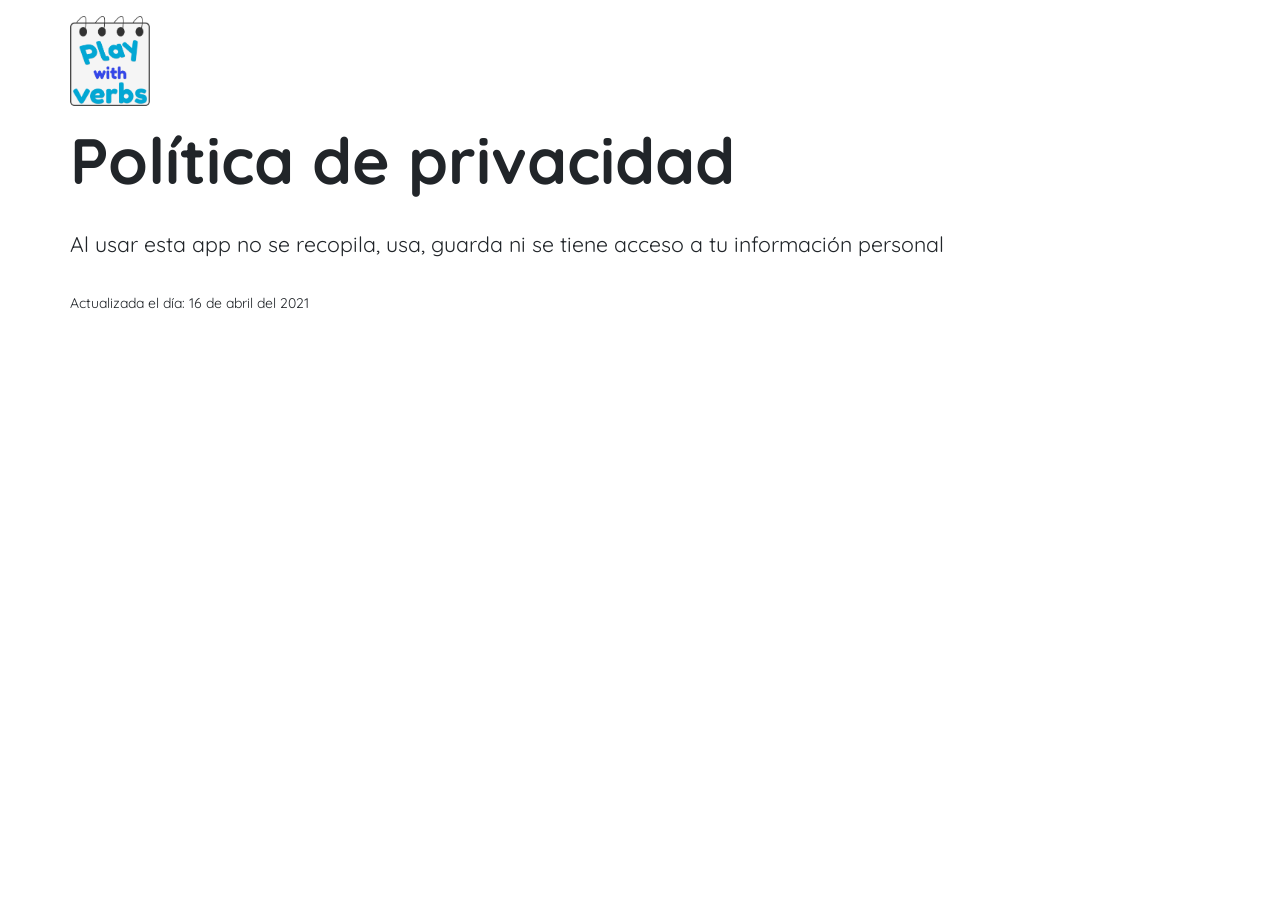
==== privacyPolicy.html @ d3405c42 "Agrega fecha de actualizacion de politica" ====
<!DOCTYPE html>
<html lang="es">
<head>
    <title>Política de Privacidad - Play with verbs</title>
    <meta charset="UTF-8">
    <meta name="author" content="David Mendoza">
    <meta name="viewport" content="width=device-width, initial-scale=1.0"> 
    <link rel="stylesheet" href="https://cdn.jsdelivr.net/npm/bootstrap@4.6.0/dist/css/bootstrap.min.css" integrity="sha384-B0vP5xmATw1+K9KRQjQERJvTumQW0nPEzvF6L/Z6nronJ3oUOFUFpCjEUQouq2+l" crossorigin="anonymous">
    <link rel="preconnect" href="https://fonts.gstatic.com">
    <link href="https://fonts.googleapis.com/css2?family=Quicksand:wght@500;700&display=swap" rel="stylesheet">
    <link rel="stylesheet" href="css/privacyPolicy.css">
</head>
<body>
    <div class="container">

        <div id="iconDiv" class="row mt-3">
            <img src="images/PlayWithVerbsIconNoBackground.jpg" class="rounded" alt="Play with verbs icon">
        </div>

        <div class="row py-3">
            <h1>Política de privacidad</h1>
            <p>Al usar esta app no se recopila, usa, guarda ni se tiene acceso a tu información personal</p>
        </div>

        <div class="row">
            <p id="policyUpdateDate">Actualizada el día: 16 de abril del 2021</p>
        </div>
    </div>
</body>
</html>
---- css/privacyPolicy.css ----
h1 {
    font-family: 'Quicksand', sans-serif;
    font-size: 48pt;
    font-weight: bold;
    margin-bottom: 30px;
}

p {
    font-family: 'Quicksand', sans-serif;
    font-size: 16pt;
}

#iconDiv img {
    width: 80px;
    height: 90px;
}

#policyUpdateDate {
    font-size: 14px;
}
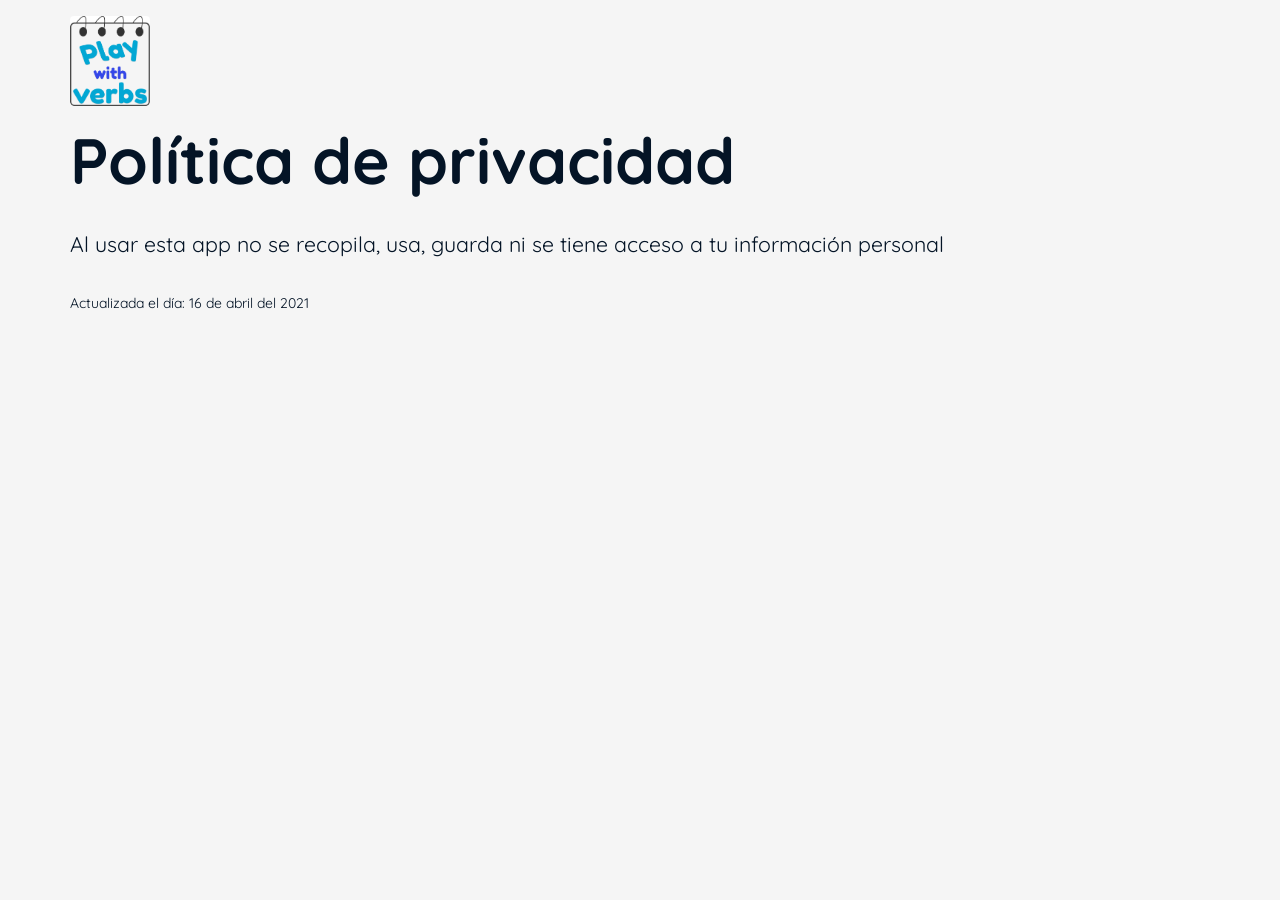
==== commit 51a3807a: "Agrega css para estilos comunes" ====
--- a/privacyPolicy.html
+++ b/privacyPolicy.html
@@ -8,6 +8,7 @@
     <link rel="stylesheet" href="https://cdn.jsdelivr.net/npm/bootstrap@4.6.0/dist/css/bootstrap.min.css" integrity="sha384-B0vP5xmATw1+K9KRQjQERJvTumQW0nPEzvF6L/Z6nronJ3oUOFUFpCjEUQouq2+l" crossorigin="anonymous">
     <link rel="preconnect" href="https://fonts.gstatic.com">
     <link href="https://fonts.googleapis.com/css2?family=Quicksand:wght@500;700&display=swap" rel="stylesheet">
+    <link rel="stylesheet" href="css/shared.css">
     <link rel="stylesheet" href="css/privacyPolicy.css">
 </head>
 <body>
--- a/css/shared.css
+++ b/css/shared.css
@@ -0,0 +1,4 @@
+body {
+    background-color: rgb(245, 245, 245);
+    color: rgb(4, 20, 38);
+}
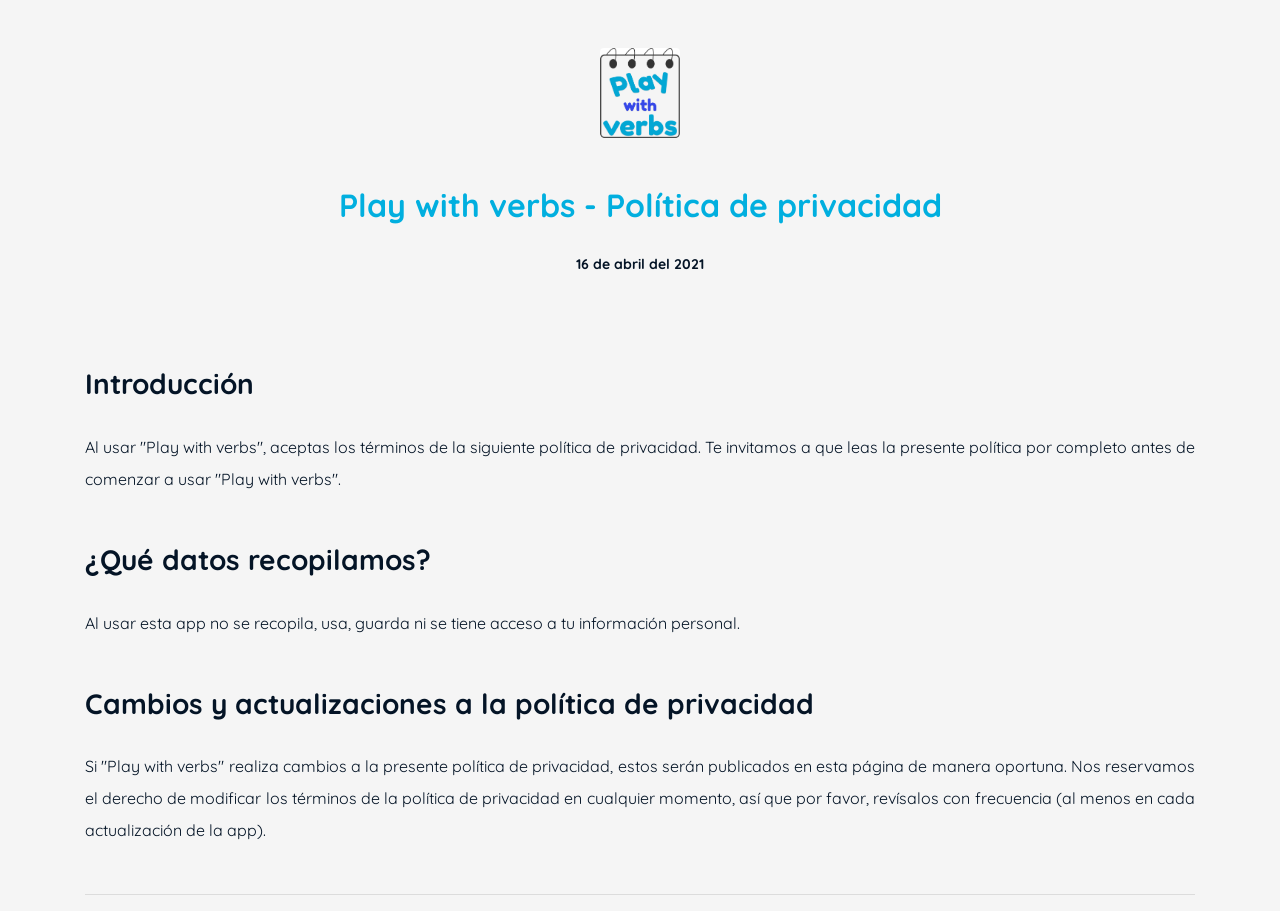
==== commit fa5f38ec: "Actualiza politicas y edita estilos de la pagina" ====
--- a/privacyPolicy.html
+++ b/privacyPolicy.html
@@ -14,17 +14,33 @@
 <body>
     <div class="container">
 
-        <div id="iconDiv" class="row mt-3">
+        <div id="iconDiv" class="row my-5 justify-content-center">
             <img src="images/PlayWithVerbsIconNoBackground.jpg" class="rounded" alt="Play with verbs icon">
         </div>
 
-        <div class="row py-3">
-            <h1>Política de privacidad</h1>
-            <p>Al usar esta app no se recopila, usa, guarda ni se tiene acceso a tu información personal</p>
+        <div class="row justify-content-center">
+            <div class="col-12">
+                <h1 class="text-center">Play with verbs - Política de privacidad</h1>
+            </div>
         </div>
 
-        <div class="row">
-            <p id="policyUpdateDate">Actualizada el día: 16 de abril del 2021</p>
+        <div class="row mb-5 justify-content-center">
+            <div class="col-12">
+                <p id="policyUpdateDate" class="text-center">16 de abril del 2021</p>
+            </div>
+        </div>
+
+        <div class="policyText">
+            <h2>Introducción</h2>
+            <p>Al usar "Play with verbs", aceptas los términos de la siguiente política de privacidad. Te invitamos a que leas la presente política por completo antes de comenzar a usar "Play with verbs".</p>
+            <h2>¿Qué datos recopilamos?</h2>
+            <p>Al usar esta app no se recopila, usa, guarda ni se tiene acceso a tu información personal.</p>
+        </div>
+
+        <div class="policyText">
+            <h2>Cambios y actualizaciones a la política de privacidad</h2>
+            <p>Si "Play with verbs" realiza cambios a la presente política de privacidad, estos serán publicados en esta página de manera oportuna. Nos reservamos el derecho de modificar los términos de la política de privacidad en cualquier momento, así que por favor, revísalos con frecuencia (al menos en cada actualización de la app).</p>
+            <hr>
         </div>
     </div>
 </body>
--- a/css/shared.css
+++ b/css/shared.css
@@ -1,4 +1,4 @@
 body {
-    background-color: rgb(245, 245, 245);
-    color: rgb(4, 20, 38);
+    background-color: #F5F5F5;
+    color: #041426;
 }
--- a/css/privacyPolicy.css
+++ b/css/privacyPolicy.css
@@ -1,20 +1,37 @@
 h1 {
     font-family: 'Quicksand', sans-serif;
-    font-size: 48pt;
+    font-size: 32px;
+    font-weight: bold;
+    margin-bottom: 30px;
+    color: #01AFDF;
+}
+
+h2 {
+    font-family: 'Quicksand', sans-serif;
+    font-size: 28px;
     font-weight: bold;
     margin-bottom: 30px;
 }
 
 p {
     font-family: 'Quicksand', sans-serif;
-    font-size: 16pt;
+    font-size: 16px;
+    text-align: justify;
+    padding-bottom: 2em;
 }
 
-#iconDiv img {
+img {
     width: 80px;
     height: 90px;
 }
 
 #policyUpdateDate {
     font-size: 14px;
+    font-weight: bold;
+}
+
+.policyText {
+    font-family: 'Quicksand', sans-serif;
+    text-align: left;
+    line-height: 32px;
 }
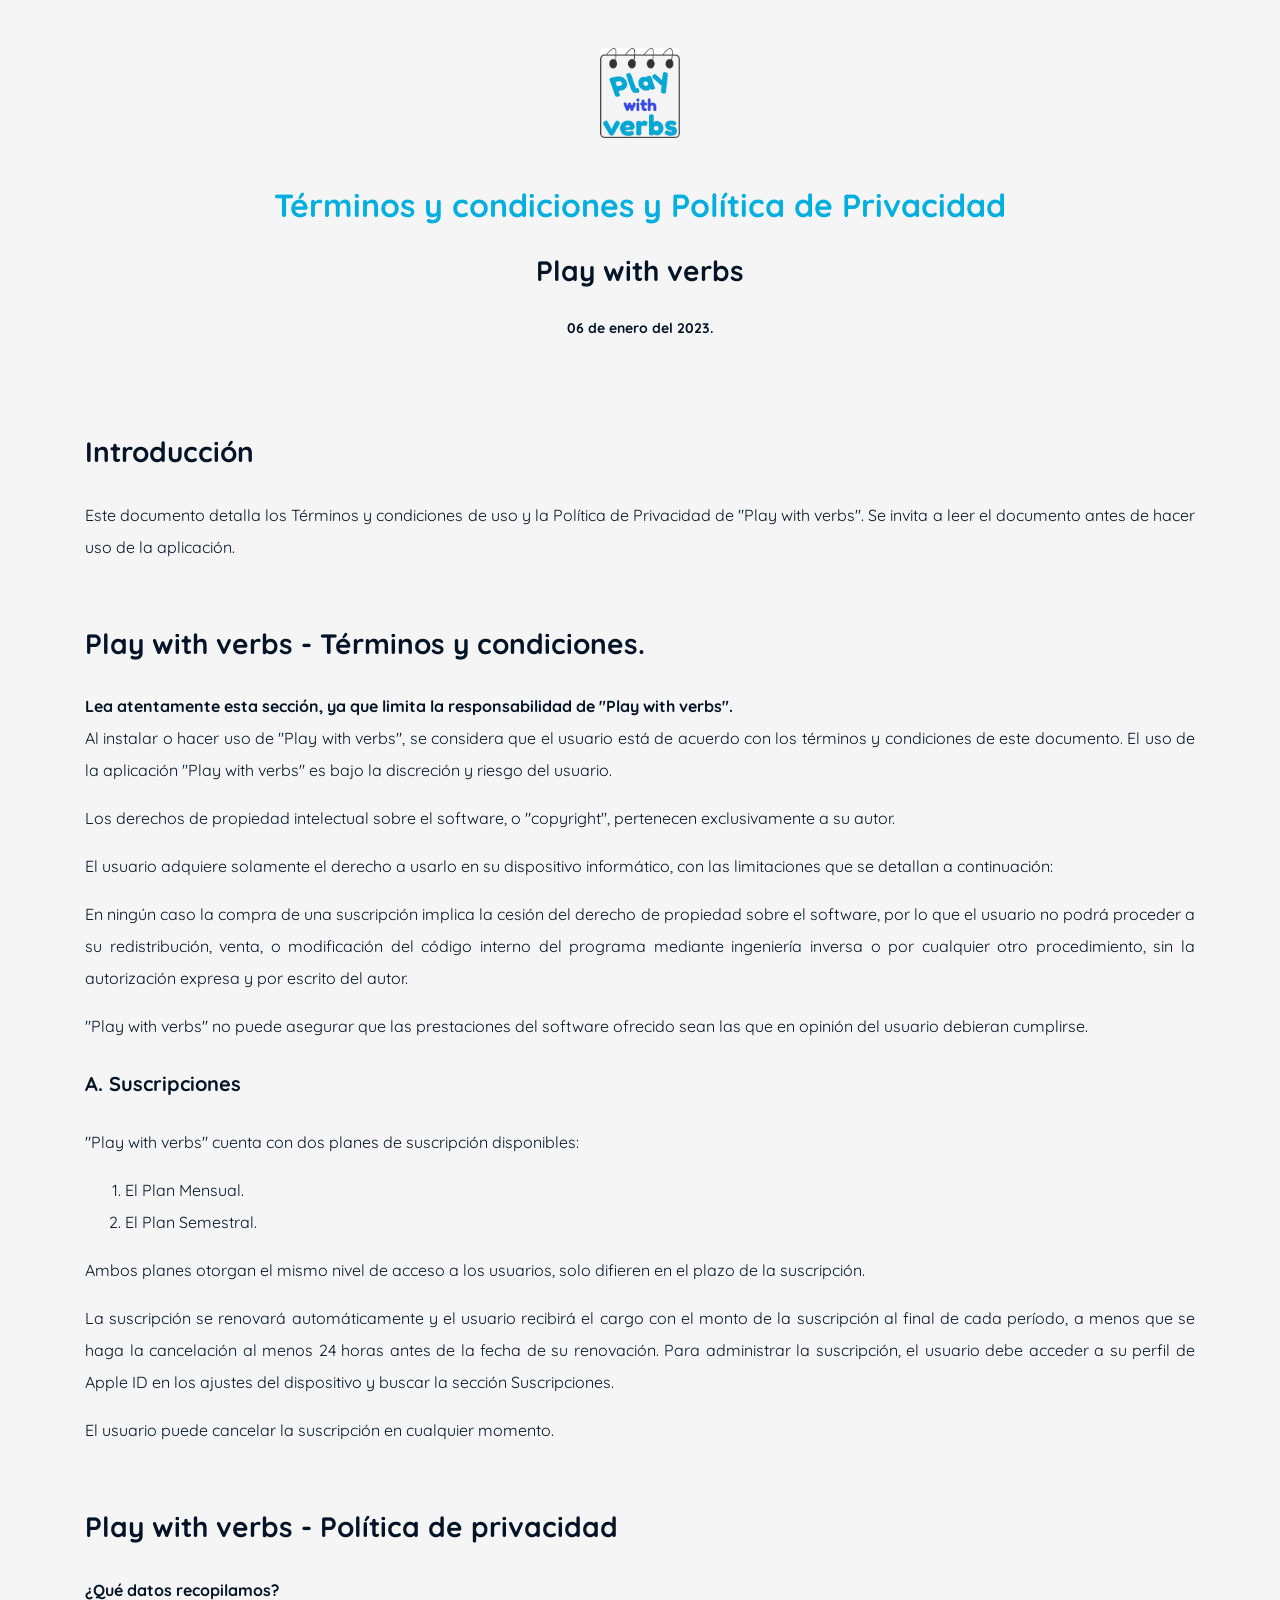
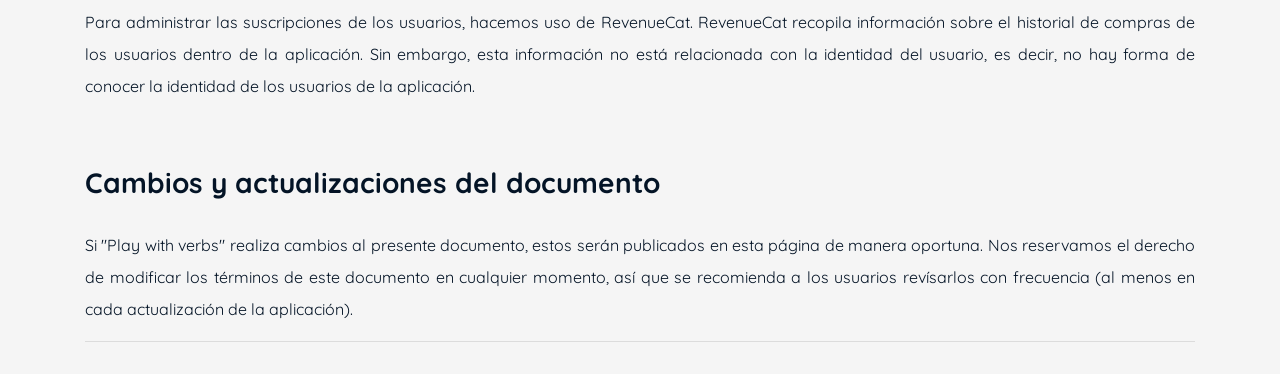
==== commit 6a23abb4: "Actualiza terminos y condiciones, aviso de privacidad y FAQ" ====
--- a/privacyPolicy.html
+++ b/privacyPolicy.html
@@ -1,7 +1,7 @@
 <!DOCTYPE html>
 <html lang="es">
 <head>
-    <title>Política de Privacidad - Play with verbs</title>
+    <title>Términos y condiciones y Política de Privacidad - Play with verbs</title>
     <meta charset="UTF-8">
     <meta name="author" content="David Mendoza">
     <meta name="viewport" content="width=device-width, initial-scale=1.0"> 
@@ -20,26 +20,52 @@
 
         <div class="row justify-content-center">
             <div class="col-12">
-                <h1 class="text-center">Play with verbs - Política de privacidad</h1>
+                <h1 class="text-center">Términos y condiciones y Política de Privacidad</h1>
+                <h2 class="text-center">Play with verbs</h2>
             </div>
         </div>
 
         <div class="row mb-5 justify-content-center">
             <div class="col-12">
-                <p id="policyUpdateDate" class="text-center">16 de abril del 2021</p>
+                <p id="policyUpdateDate" class="text-center">06 de enero del 2023.</p>
             </div>
         </div>
 
         <div class="policyText">
             <h2>Introducción</h2>
-            <p>Al usar "Play with verbs", aceptas los términos de la siguiente política de privacidad. Te invitamos a que leas la presente política por completo antes de comenzar a usar "Play with verbs".</p>
-            <h2>¿Qué datos recopilamos?</h2>
-            <p>Al usar esta app no se recopila, usa, guarda ni se tiene acceso a tu información personal.</p>
+            <p>Este documento detalla los Términos y condiciones de uso y la Política de Privacidad de "Play with verbs". Se invita a leer el documento antes de hacer uso de la aplicación.</p>
+        </div>
+
+        <div class="policyText" id="termsAndConditions">
+            <h2>Play with verbs - Términos y condiciones.</h2>
+            <strong>Lea atentamente esta sección, ya que limita la responsabilidad de "Play with verbs".</strong>
+            <p>Al instalar o hacer uso de "Play with verbs", se considera que el usuario está de acuerdo con los términos y condiciones de este documento. El uso de la aplicación "Play with verbs" es bajo la discreción y riesgo del usuario.</p>
+
+            <p>Los derechos de propiedad intelectual sobre el software, o "copyright", pertenecen exclusivamente a su autor.</p>
+            <p>El usuario adquiere solamente el derecho a usarlo en su dispositivo informático, con las limitaciones que se detallan a continuación:</p>
+            <p>En ningún caso la compra de una suscripción implica la cesión del derecho de propiedad sobre el software, por lo que el usuario no podrá proceder a su redistribución, venta, o modificación del código interno del programa mediante ingeniería inversa o por cualquier otro procedimiento, sin la autorización expresa y por escrito del autor.</p>
+            <p>"Play with verbs" no puede asegurar que las prestaciones del software ofrecido sean las que en opinión del usuario debieran cumplirse.</p>
+
+            <h3>A. Suscripciones</h3>
+            <p>"Play with verbs" cuenta con dos planes de suscripción disponibles:</p>
+                <ol>
+                    <li>El Plan Mensual.</li>
+                    <li>El Plan Semestral.</li>
+                </ol>
+            <p>Ambos planes otorgan el mismo nivel de acceso a los usuarios, solo difieren en el plazo de la suscripción.</p>
+            <p>La suscripción se renovará automáticamente y el usuario recibirá el cargo con el monto de la suscripción al final de cada período, a menos que se haga la cancelación al menos 24 horas antes de la fecha de su renovación. Para administrar la suscripción, el usuario debe acceder a su perfil de Apple ID en los ajustes del dispositivo y buscar la sección Suscripciones.</p>
+            <p>El usuario puede cancelar la suscripción en cualquier momento.</p>
+        </div>
+
+        <div class="policyText" id="privacyPolicy">
+            <h2>Play with verbs - Política de privacidad</h2>
+            <strong>¿Qué datos recopilamos?</strong>
+            <p>Para administrar las suscripciones de los usuarios, hacemos uso de RevenueCat. RevenueCat recopila información sobre el historial de compras de los usuarios dentro de la aplicación. Sin embargo, esta información no está relacionada con la identidad del usuario, es decir, no hay forma de conocer la identidad de los usuarios de la aplicación.</p>
         </div>
 
         <div class="policyText">
-            <h2>Cambios y actualizaciones a la política de privacidad</h2>
-            <p>Si "Play with verbs" realiza cambios a la presente política de privacidad, estos serán publicados en esta página de manera oportuna. Nos reservamos el derecho de modificar los términos de la política de privacidad en cualquier momento, así que por favor, revísalos con frecuencia (al menos en cada actualización de la app).</p>
+            <h2>Cambios y actualizaciones del documento</h2>
+            <p>Si "Play with verbs" realiza cambios al presente documento, estos serán publicados en esta página de manera oportuna. Nos reservamos el derecho de modificar los términos de este documento en cualquier momento, así que se recomienda a los usuarios revísarlos con frecuencia (al menos en cada actualización de la aplicación).</p>
             <hr>
         </div>
     </div>
--- a/css/shared.css
+++ b/css/shared.css
@@ -1,4 +1,45 @@
 body {
     background-color: #F5F5F5;
     color: #041426;
+}
+
+h1 {
+    font-family: 'Quicksand', sans-serif;
+    font-size: 32px;
+    font-weight: bold;
+    margin-bottom: 30px;
+    color: #01AFDF;
+}
+
+h2 {
+    font-family: 'Quicksand', sans-serif;
+    font-size: 28px;
+    font-weight: bold;
+    margin-bottom: 30px;
+}
+
+h3 {
+    font-family: 'Quicksand', sans-serif;
+    font-size: 20px;
+    font-weight: bold;
+    margin-bottom: 30px;
+    margin-top: 30px;
+}
+
+p {
+    font-family: 'Quicksand', sans-serif;
+    font-size: 16px;
+    text-align: justify;
+    /*padding-bottom: 2em;*/
+}
+
+li {
+    font-family: 'Quicksand', sans-serif;
+    font-size: 16px;
+}
+
+.footnote {
+    font-family: 'Quicksand', sans-serif;
+    font-size: 12px;
+    font-weight: 300;
 }
--- a/css/privacyPolicy.css
+++ b/css/privacyPolicy.css
@@ -1,25 +1,3 @@
-h1 {
-    font-family: 'Quicksand', sans-serif;
-    font-size: 32px;
-    font-weight: bold;
-    margin-bottom: 30px;
-    color: #01AFDF;
-}
-
-h2 {
-    font-family: 'Quicksand', sans-serif;
-    font-size: 28px;
-    font-weight: bold;
-    margin-bottom: 30px;
-}
-
-p {
-    font-family: 'Quicksand', sans-serif;
-    font-size: 16px;
-    text-align: justify;
-    padding-bottom: 2em;
-}
-
 img {
     width: 80px;
     height: 90px;
@@ -34,4 +12,6 @@
     font-family: 'Quicksand', sans-serif;
     text-align: left;
     line-height: 32px;
+    padding-top: 2em;
+    padding-bottom: 1em;
 }
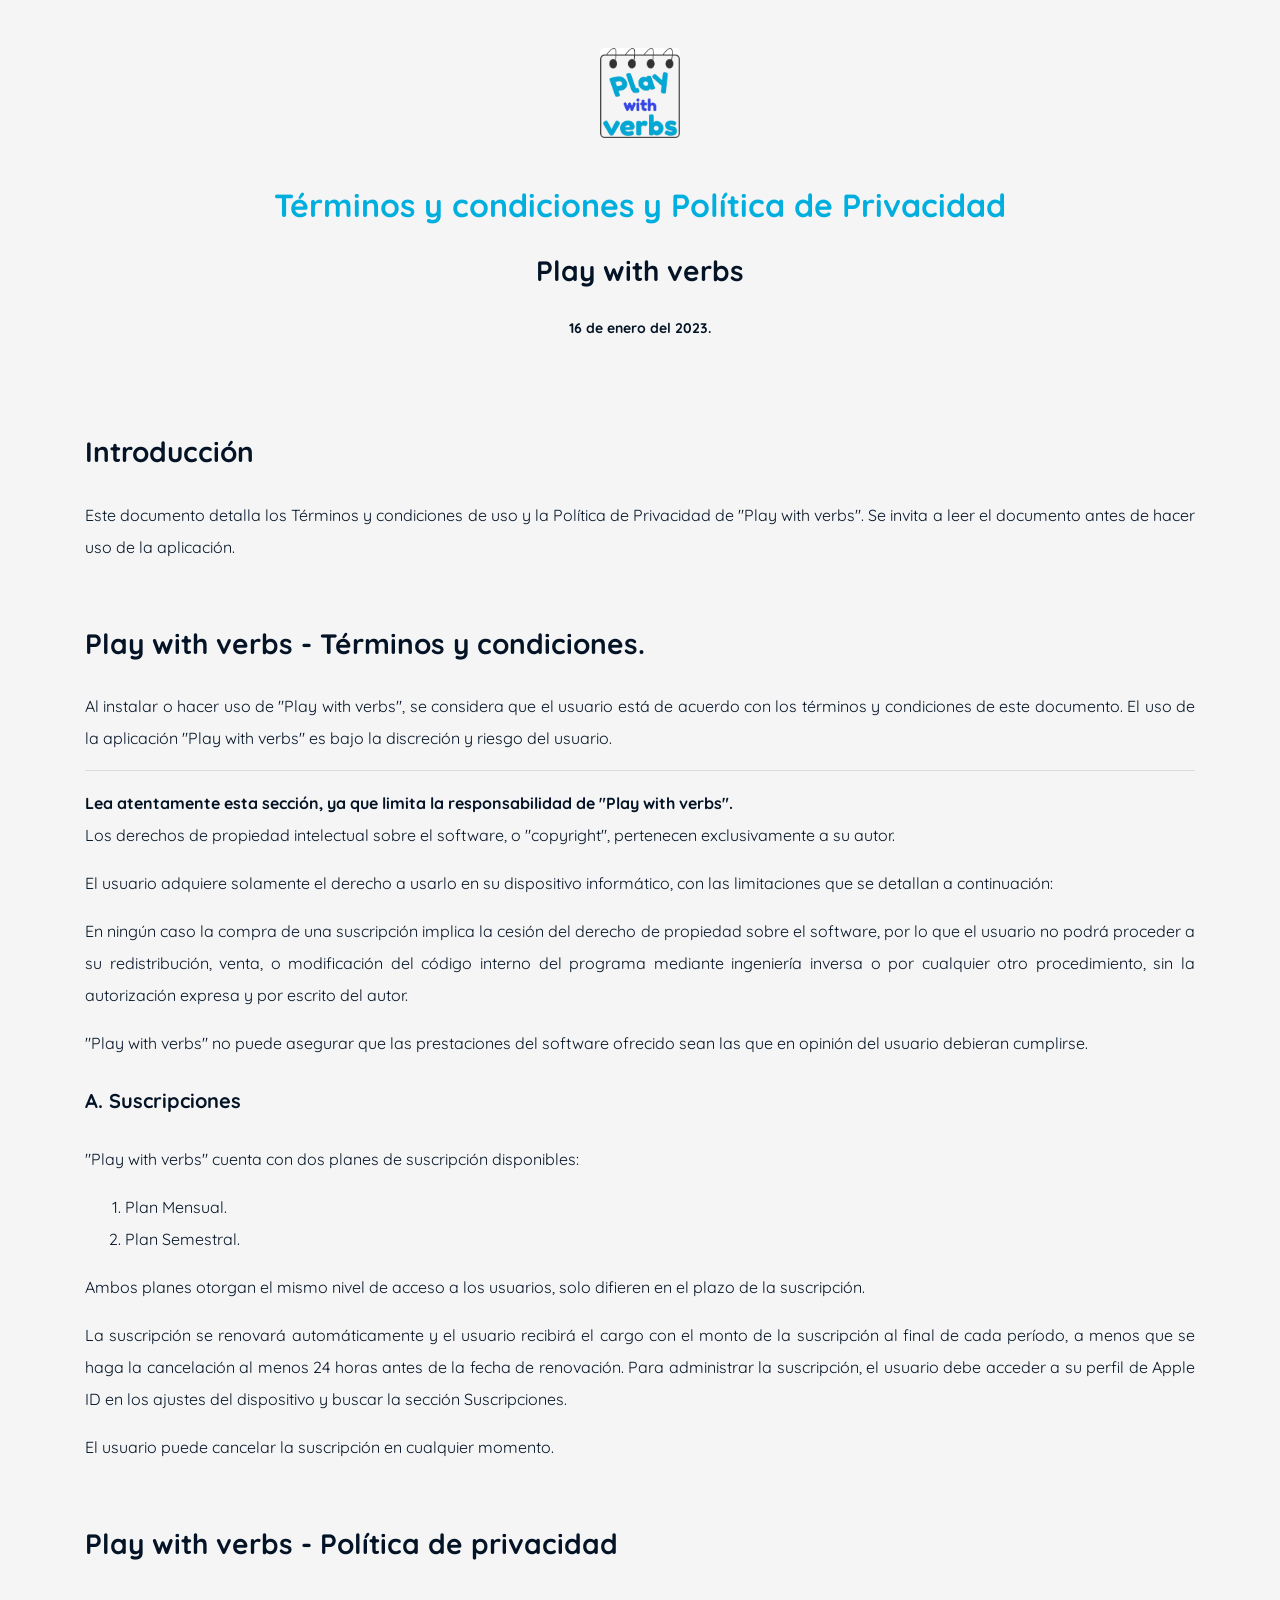
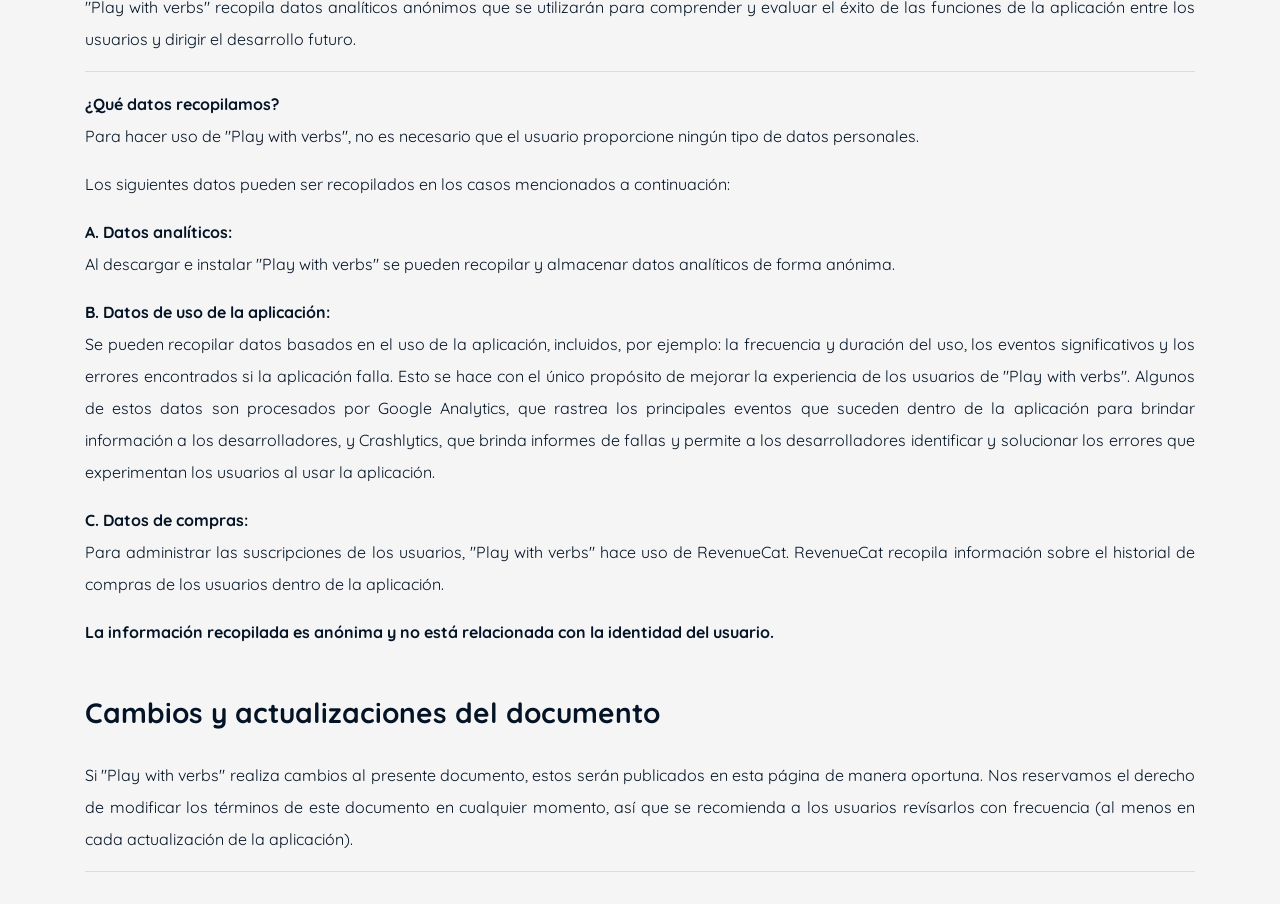
==== commit 82c7d796: "Actualiza terminos y condiciones" ====
--- a/privacyPolicy.html
+++ b/privacyPolicy.html
@@ -27,7 +27,7 @@
 
         <div class="row mb-5 justify-content-center">
             <div class="col-12">
-                <p id="policyUpdateDate" class="text-center">06 de enero del 2023.</p>
+                <p id="policyUpdateDate" class="text-center">16 de enero del 2023.</p>
             </div>
         </div>
 
@@ -38,9 +38,10 @@
 
         <div class="policyText" id="termsAndConditions">
             <h2>Play with verbs - Términos y condiciones.</h2>
+            <p>Al instalar o hacer uso de "Play with verbs", se considera que el usuario está de acuerdo con los términos y condiciones de este documento. El uso de la aplicación "Play with verbs" es bajo la discreción y riesgo del usuario.</p>
+            <hr>
+
             <strong>Lea atentamente esta sección, ya que limita la responsabilidad de "Play with verbs".</strong>
-            <p>Al instalar o hacer uso de "Play with verbs", se considera que el usuario está de acuerdo con los términos y condiciones de este documento. El uso de la aplicación "Play with verbs" es bajo la discreción y riesgo del usuario.</p>
-
             <p>Los derechos de propiedad intelectual sobre el software, o "copyright", pertenecen exclusivamente a su autor.</p>
             <p>El usuario adquiere solamente el derecho a usarlo en su dispositivo informático, con las limitaciones que se detallan a continuación:</p>
             <p>En ningún caso la compra de una suscripción implica la cesión del derecho de propiedad sobre el software, por lo que el usuario no podrá proceder a su redistribución, venta, o modificación del código interno del programa mediante ingeniería inversa o por cualquier otro procedimiento, sin la autorización expresa y por escrito del autor.</p>
@@ -49,18 +50,28 @@
             <h3>A. Suscripciones</h3>
             <p>"Play with verbs" cuenta con dos planes de suscripción disponibles:</p>
                 <ol>
-                    <li>El Plan Mensual.</li>
-                    <li>El Plan Semestral.</li>
+                    <li>Plan Mensual.</li>
+                    <li>Plan Semestral.</li>
                 </ol>
             <p>Ambos planes otorgan el mismo nivel de acceso a los usuarios, solo difieren en el plazo de la suscripción.</p>
-            <p>La suscripción se renovará automáticamente y el usuario recibirá el cargo con el monto de la suscripción al final de cada período, a menos que se haga la cancelación al menos 24 horas antes de la fecha de su renovación. Para administrar la suscripción, el usuario debe acceder a su perfil de Apple ID en los ajustes del dispositivo y buscar la sección Suscripciones.</p>
+            <p>La suscripción se renovará automáticamente y el usuario recibirá el cargo con el monto de la suscripción al final de cada período, a menos que se haga la cancelación al menos 24 horas antes de la fecha de renovación. Para administrar la suscripción, el usuario debe acceder a su perfil de Apple ID en los ajustes del dispositivo y buscar la sección Suscripciones.</p>
             <p>El usuario puede cancelar la suscripción en cualquier momento.</p>
         </div>
 
         <div class="policyText" id="privacyPolicy">
             <h2>Play with verbs - Política de privacidad</h2>
+            <p>"Play with verbs" recopila datos analíticos anónimos que se utilizarán para comprender y evaluar el éxito de las funciones de la aplicación entre los usuarios y dirigir el desarrollo futuro.</p>
+            <hr>
             <strong>¿Qué datos recopilamos?</strong>
-            <p>Para administrar las suscripciones de los usuarios, hacemos uso de RevenueCat. RevenueCat recopila información sobre el historial de compras de los usuarios dentro de la aplicación. Sin embargo, esta información no está relacionada con la identidad del usuario, es decir, no hay forma de conocer la identidad de los usuarios de la aplicación.</p>
+            <p>Para hacer uso de "Play with verbs", no es necesario que el usuario proporcione ningún tipo de datos personales.</p>
+            <p>Los siguientes datos pueden ser recopilados en los casos mencionados a continuación:</p>
+            <strong>A. Datos analíticos:</strong>
+            <p>Al descargar e instalar "Play with verbs" se pueden recopilar y almacenar datos analíticos de forma anónima.</p>
+            <strong>B. Datos de uso de la aplicación:</strong>
+            <p>Se pueden recopilar datos basados en el uso de la aplicación, incluidos, por ejemplo: la frecuencia y duración del uso, los eventos significativos y los errores encontrados si la aplicación falla. Esto se hace con el único propósito de mejorar la experiencia de los usuarios de "Play with verbs". Algunos de estos datos son procesados por Google Analytics, que rastrea los principales eventos que suceden dentro de la aplicación para brindar información a los desarrolladores, y Crashlytics, que brinda informes de fallas y permite a los desarrolladores identificar y solucionar los errores que experimentan los usuarios al usar la aplicación.</p>
+            <strong>C. Datos de compras:</strong>
+            <p>Para administrar las suscripciones de los usuarios, "Play with verbs" hace uso de RevenueCat. RevenueCat recopila información sobre el historial de compras de los usuarios dentro de la aplicación.</p>
+            <strong>La información recopilada es anónima y no está relacionada con la identidad del usuario.</strong>
         </div>
 
         <div class="policyText">
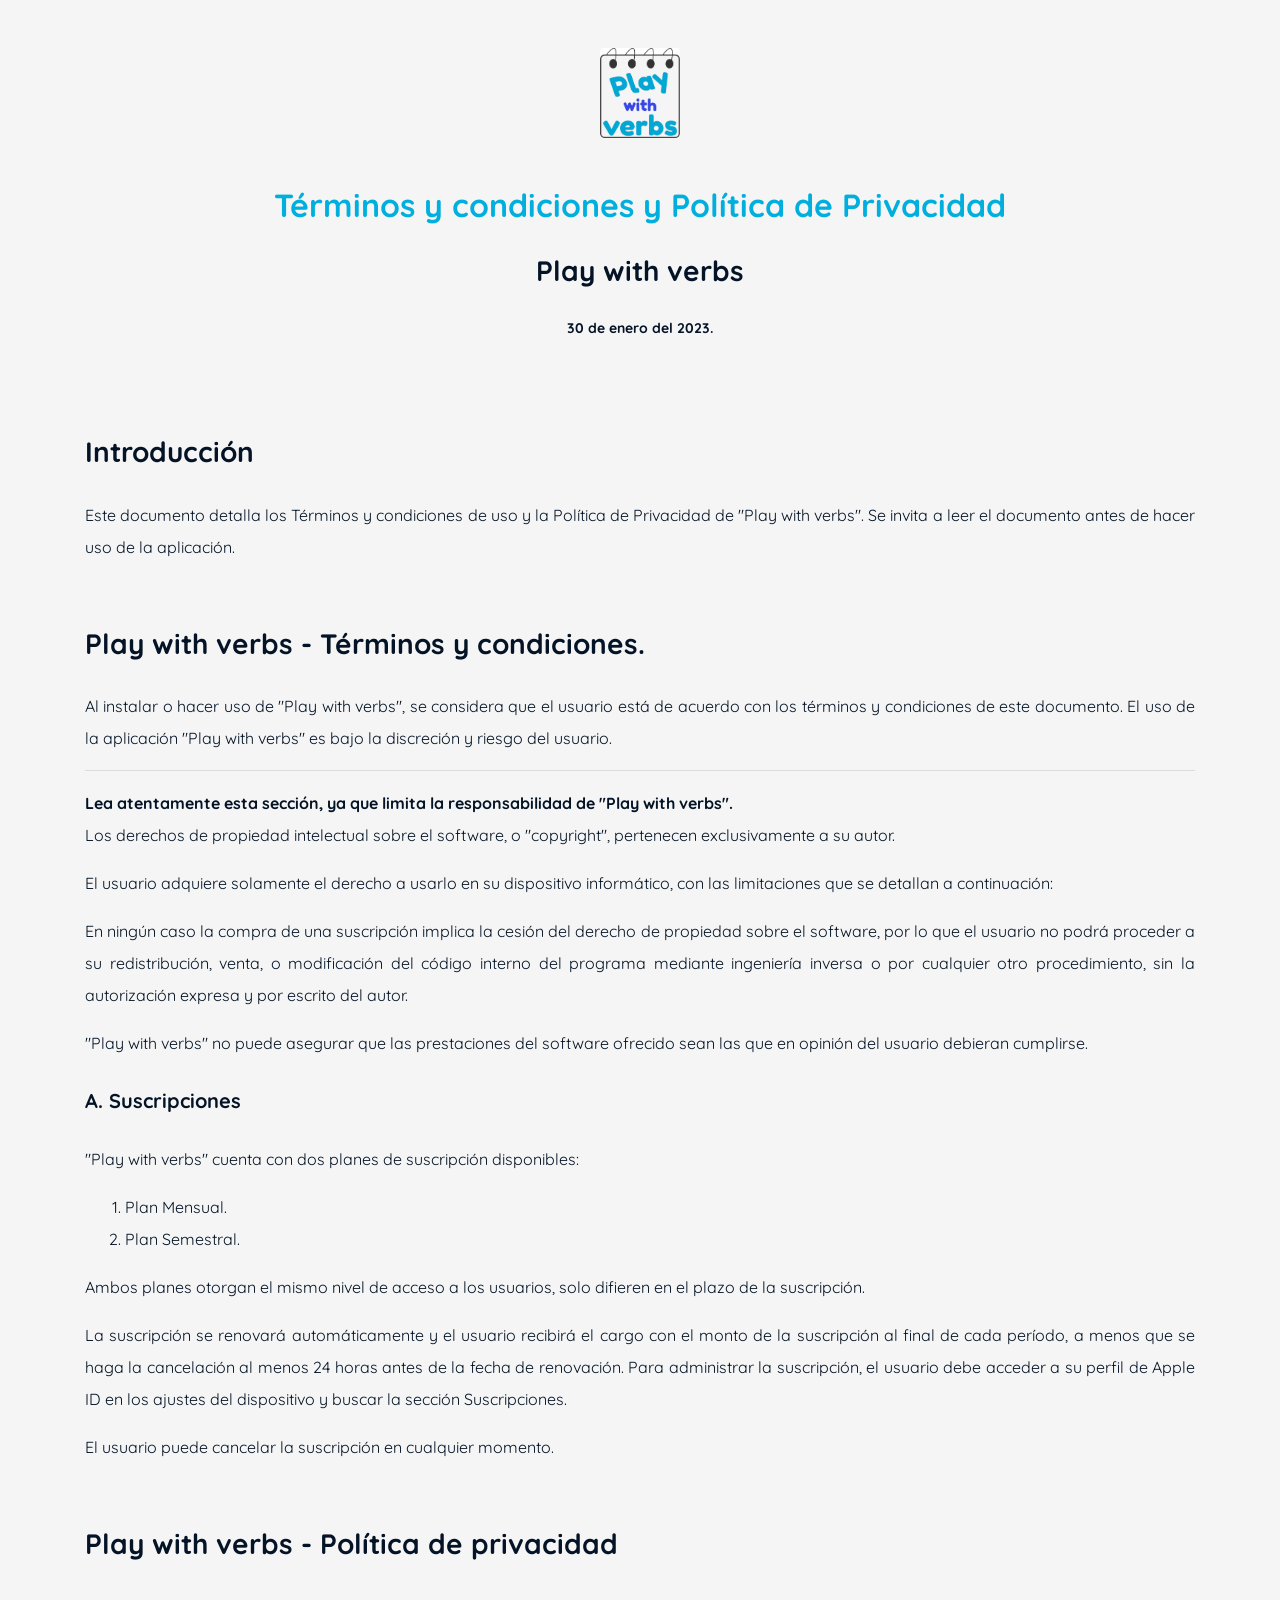
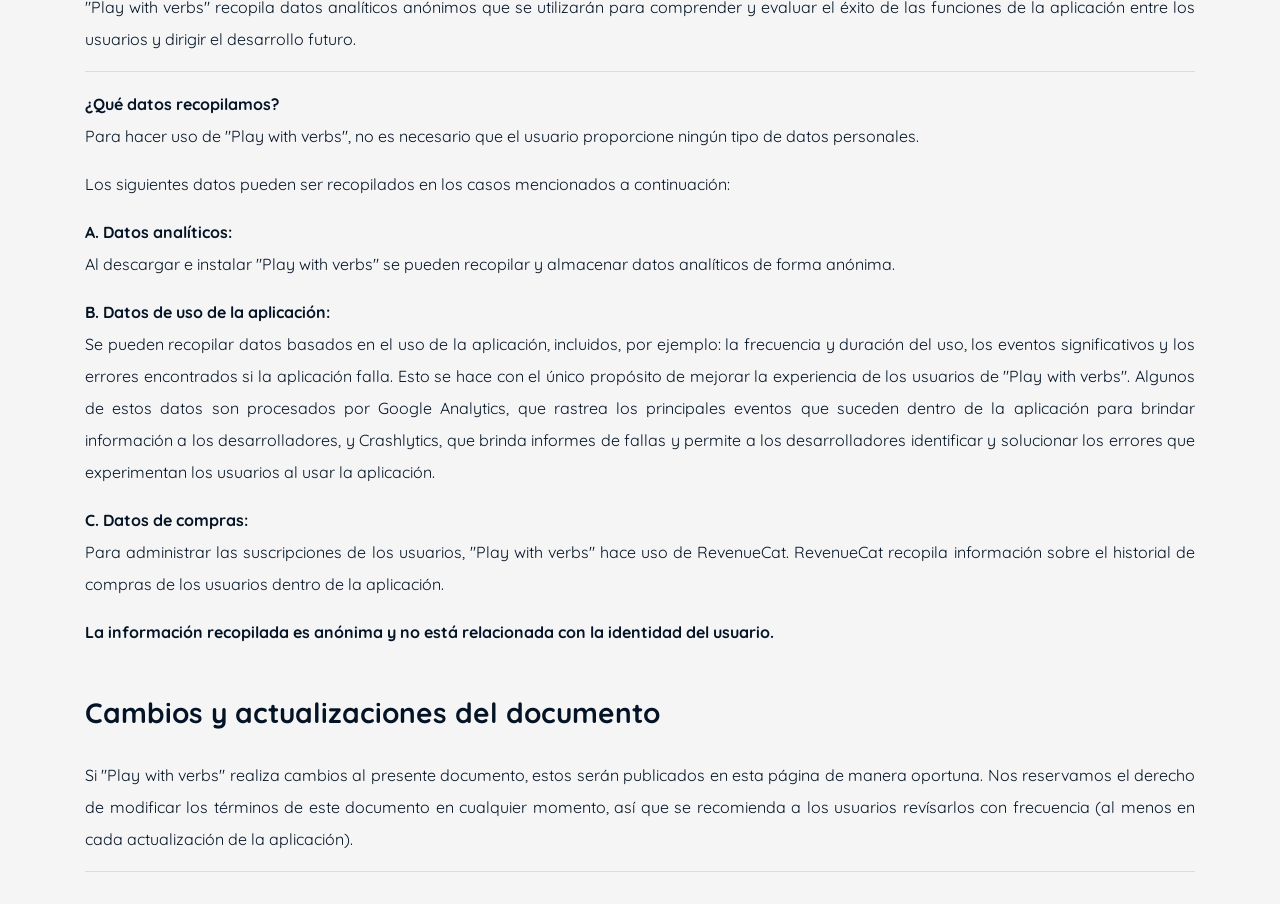
==== commit b9f98dc8: "Actualiza fecha de terminos y condiciones" ====
--- a/privacyPolicy.html
+++ b/privacyPolicy.html
@@ -27,7 +27,7 @@
 
         <div class="row mb-5 justify-content-center">
             <div class="col-12">
-                <p id="policyUpdateDate" class="text-center">16 de enero del 2023.</p>
+                <p id="policyUpdateDate" class="text-center">30 de enero del 2023.</p>
             </div>
         </div>
 
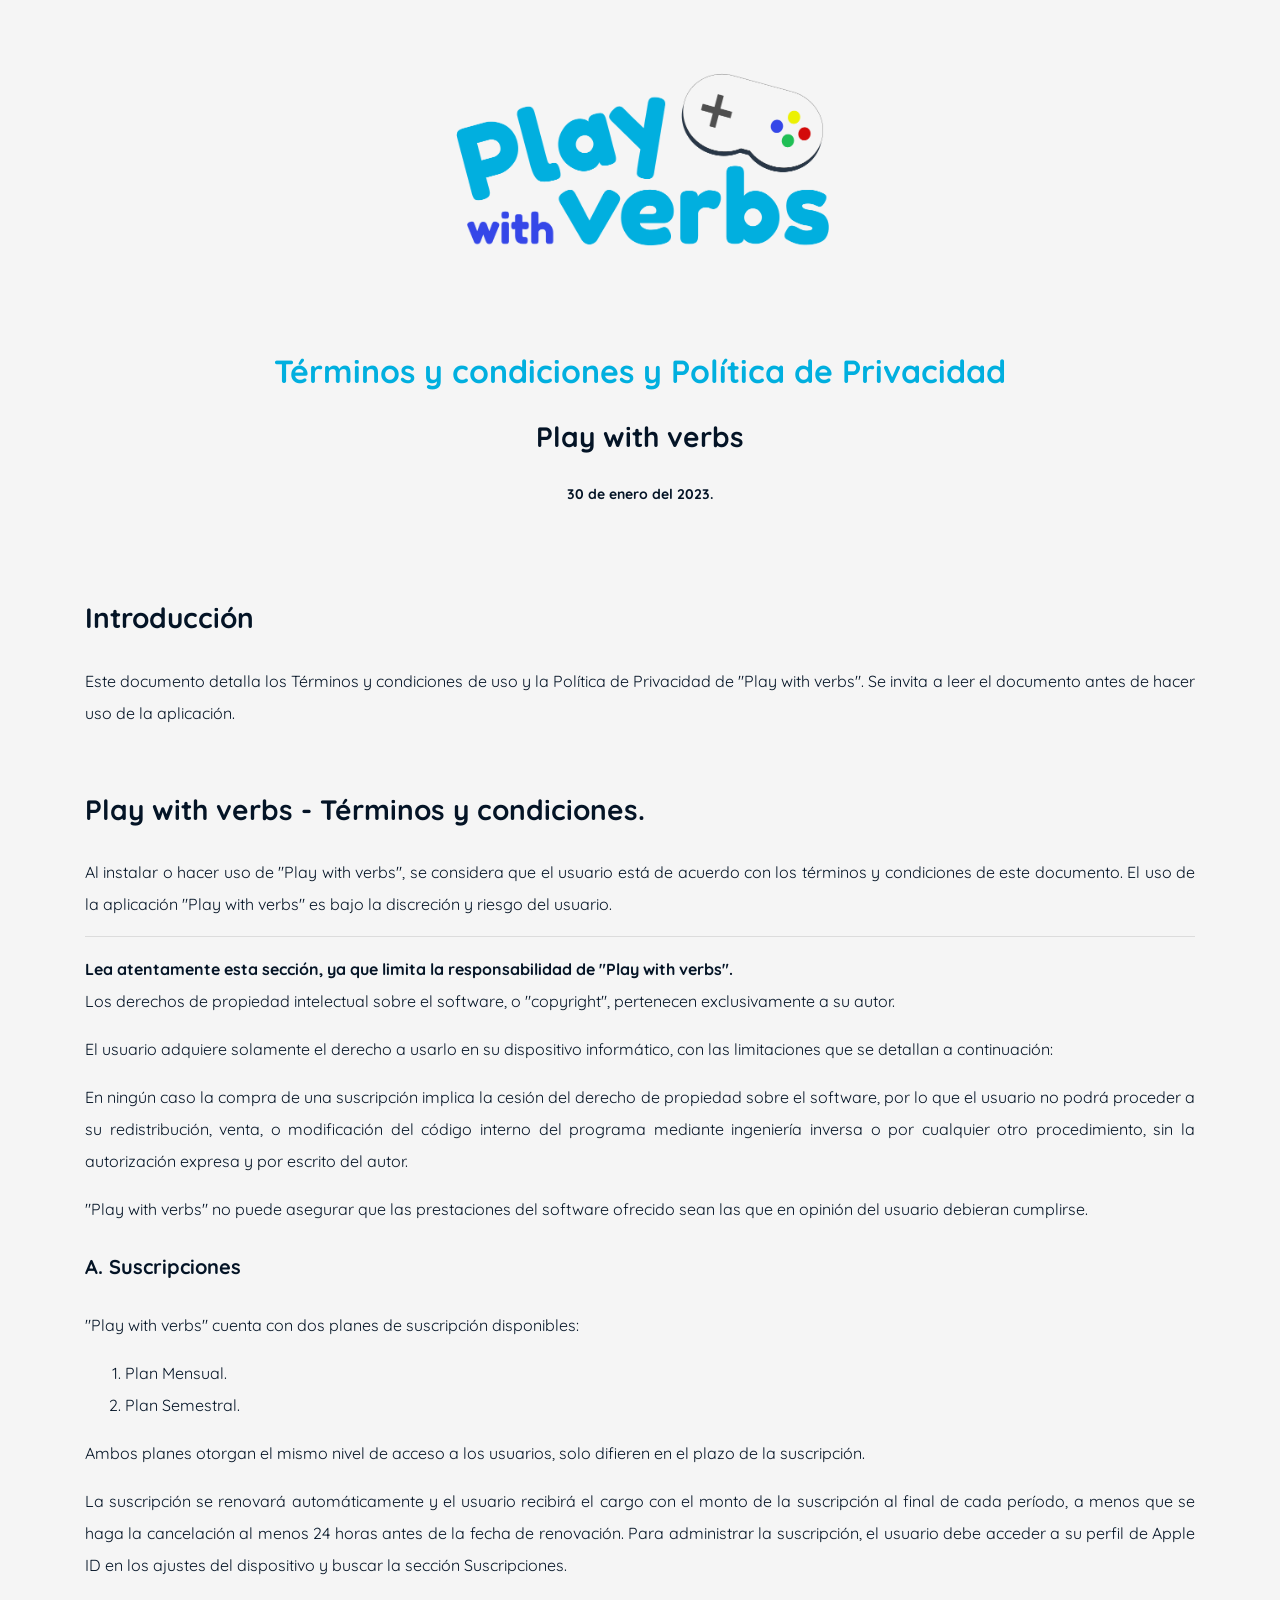
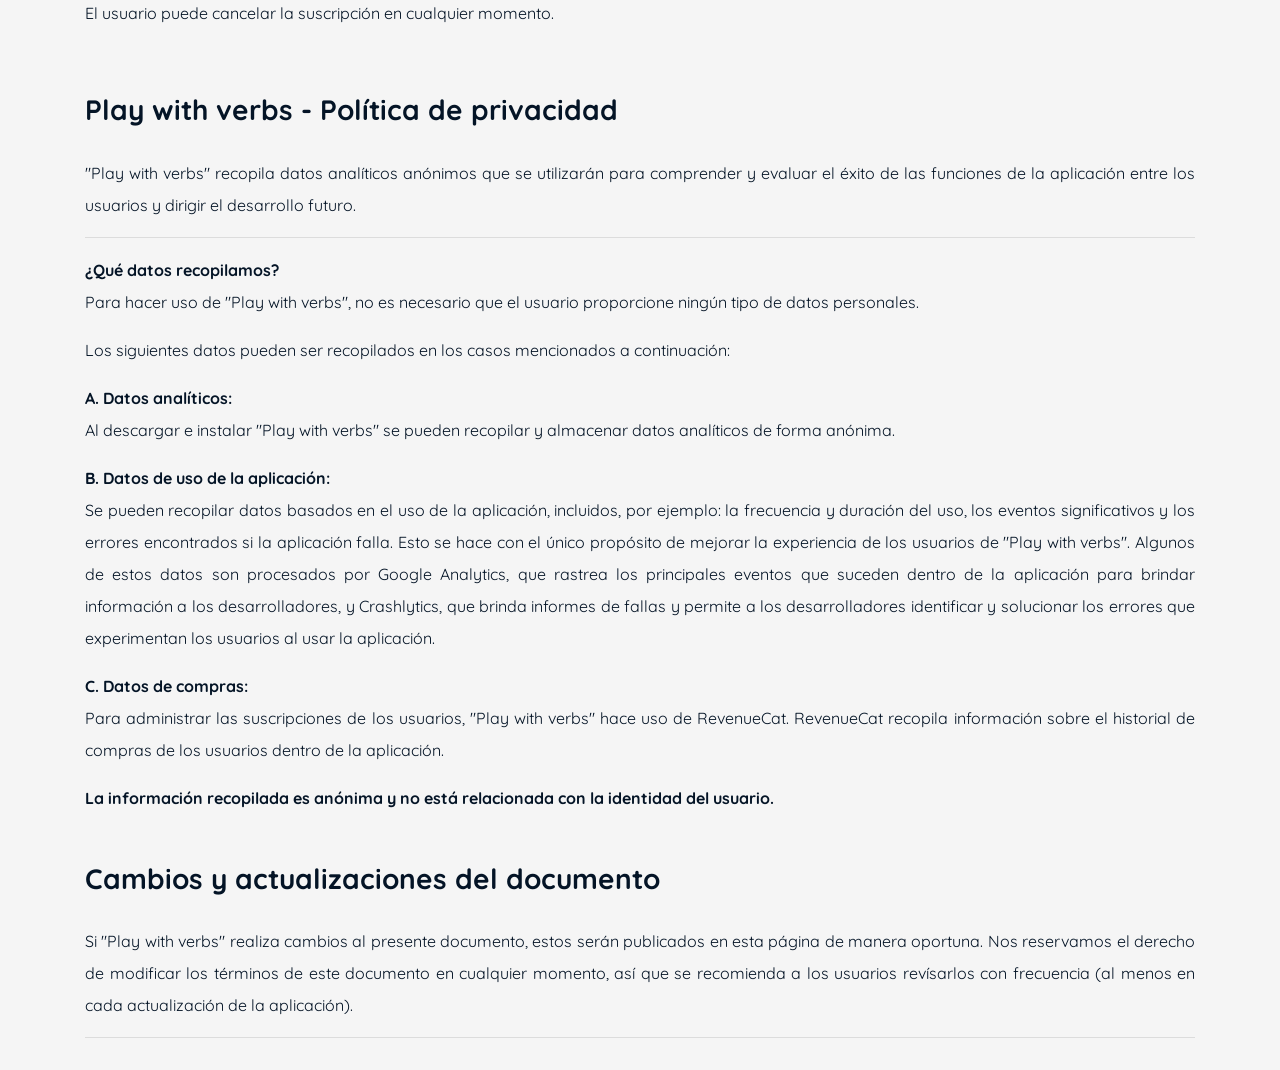
==== commit 8e7ed491: "Actualiza icono de app y estilos" ====
--- a/privacyPolicy.html
+++ b/privacyPolicy.html
@@ -15,7 +15,7 @@
     <div class="container">
 
         <div id="iconDiv" class="row my-5 justify-content-center">
-            <img src="images/PlayWithVerbsIconNoBackground.jpg" class="rounded" alt="Play with verbs icon">
+            <img id="playwithverbsIcon" src="images/PlayWithVerbsIconNoBackground.png" class="rounded" alt="Play with verbs icon">
         </div>
 
         <div class="row justify-content-center">
--- a/css/shared.css
+++ b/css/shared.css
@@ -42,4 +42,12 @@
     font-family: 'Quicksand', sans-serif;
     font-size: 12px;
     font-weight: 300;
+}
+
+#playwithverbsIcon {
+    display: block; 
+    max-width: 512px; 
+    max-height: 256px; 
+    width: auto; 
+    height: auto;
 }
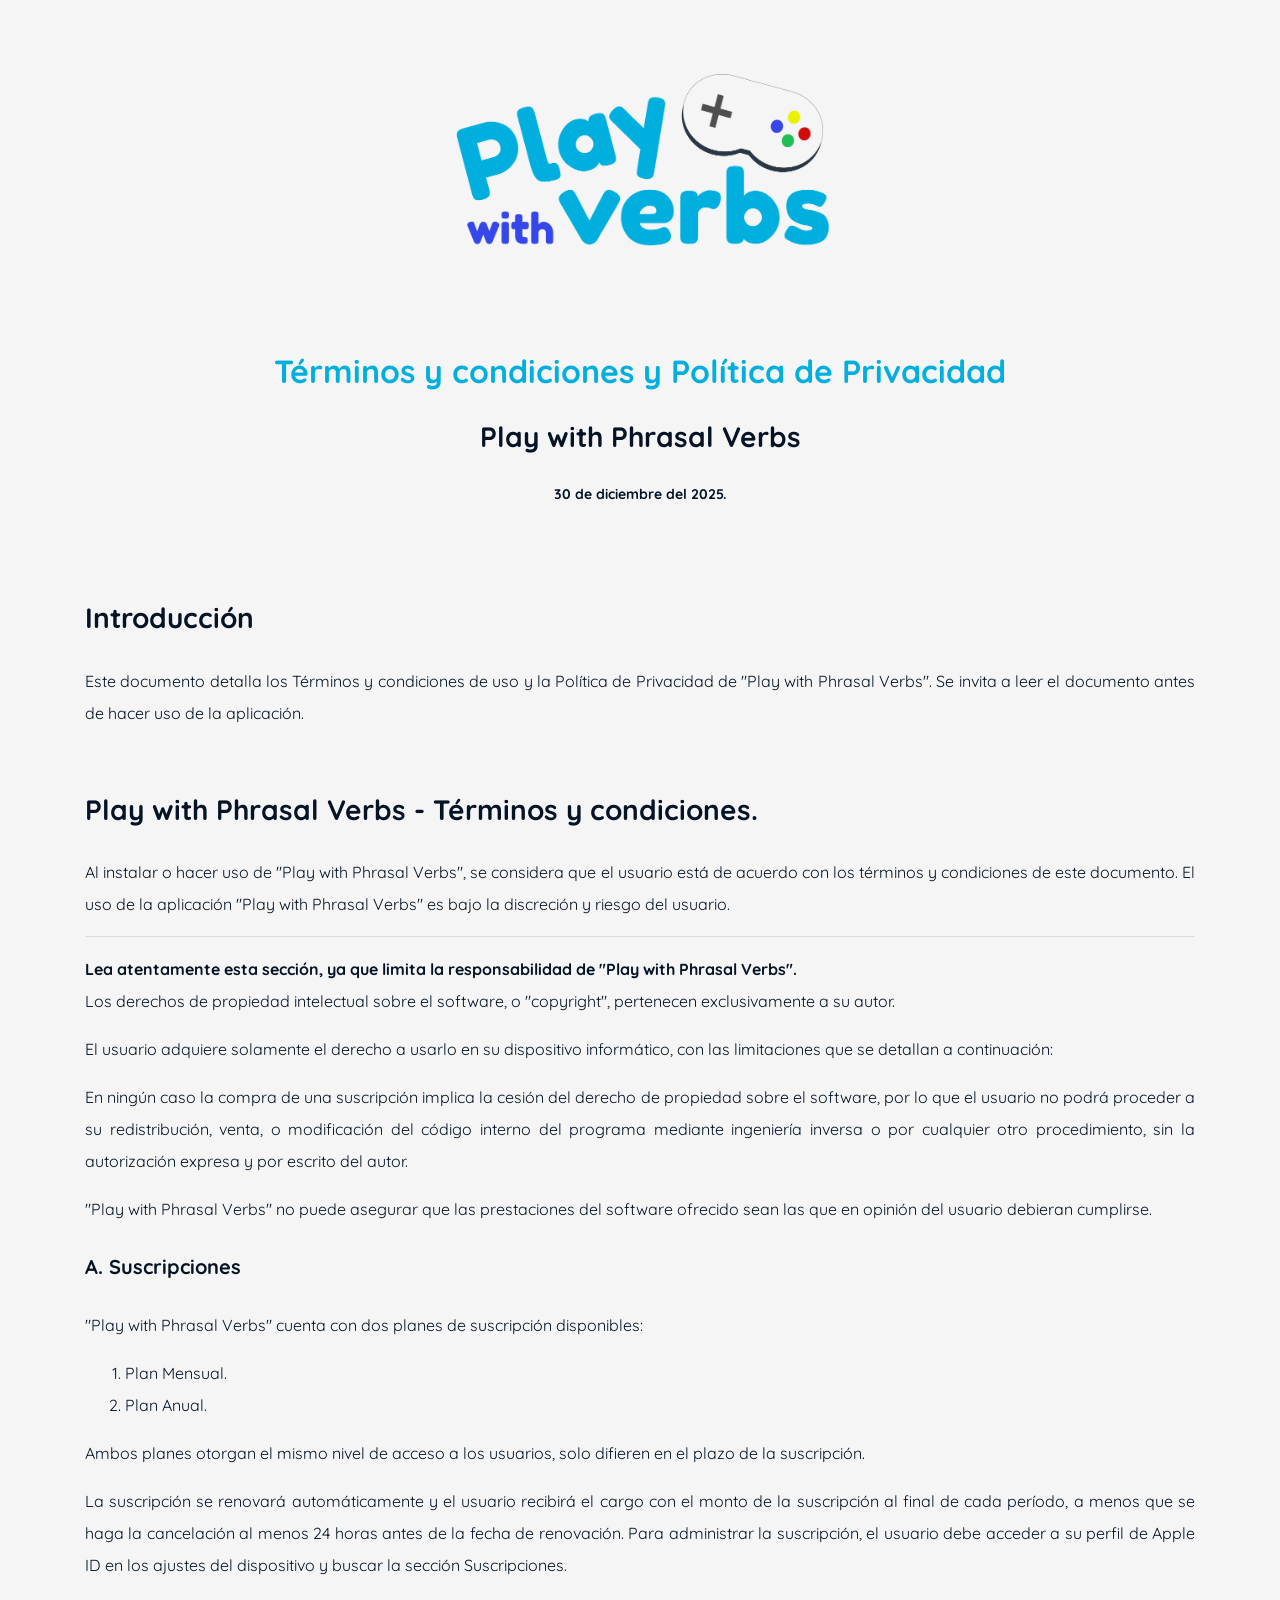
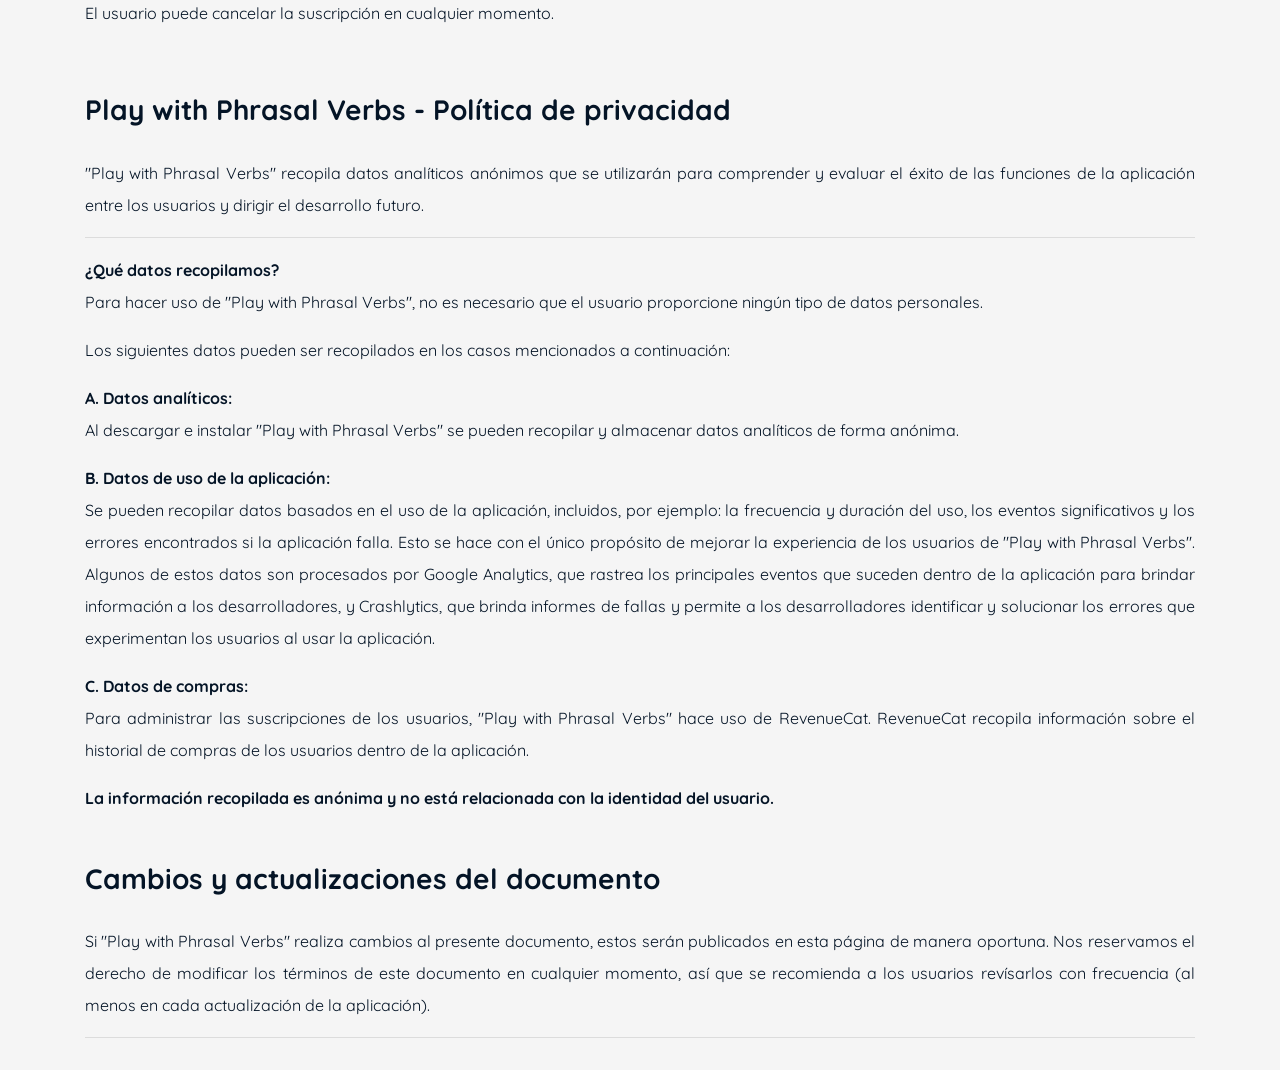
==== commit 042240ce: "Actualiza nombre de app, modos de juego y planes de suscripcion" ====
--- a/privacyPolicy.html
+++ b/privacyPolicy.html
@@ -1,7 +1,7 @@
 <!DOCTYPE html>
 <html lang="es">
 <head>
-    <title>Términos y condiciones y Política de Privacidad - Play with verbs</title>
+    <title>Términos y condiciones y Política de Privacidad - Play with Phrasal Verbs</title>
     <meta charset="UTF-8">
     <meta name="author" content="David Mendoza">
     <meta name="viewport" content="width=device-width, initial-scale=1.0"> 
@@ -21,37 +21,37 @@
         <div class="row justify-content-center">
             <div class="col-12">
                 <h1 class="text-center">Términos y condiciones y Política de Privacidad</h1>
-                <h2 class="text-center">Play with verbs</h2>
+                <h2 class="text-center">Play with Phrasal Verbs</h2>
             </div>
         </div>
 
         <div class="row mb-5 justify-content-center">
             <div class="col-12">
-                <p id="policyUpdateDate" class="text-center">30 de enero del 2023.</p>
+                <p id="policyUpdateDate" class="text-center">30 de diciembre del 2025.</p>
             </div>
         </div>
 
         <div class="policyText">
             <h2>Introducción</h2>
-            <p>Este documento detalla los Términos y condiciones de uso y la Política de Privacidad de "Play with verbs". Se invita a leer el documento antes de hacer uso de la aplicación.</p>
+            <p>Este documento detalla los Términos y condiciones de uso y la Política de Privacidad de "Play with Phrasal Verbs". Se invita a leer el documento antes de hacer uso de la aplicación.</p>
         </div>
 
         <div class="policyText" id="termsAndConditions">
-            <h2>Play with verbs - Términos y condiciones.</h2>
-            <p>Al instalar o hacer uso de "Play with verbs", se considera que el usuario está de acuerdo con los términos y condiciones de este documento. El uso de la aplicación "Play with verbs" es bajo la discreción y riesgo del usuario.</p>
+            <h2>Play with Phrasal Verbs - Términos y condiciones.</h2>
+            <p>Al instalar o hacer uso de "Play with Phrasal Verbs", se considera que el usuario está de acuerdo con los términos y condiciones de este documento. El uso de la aplicación "Play with Phrasal Verbs" es bajo la discreción y riesgo del usuario.</p>
             <hr>
 
-            <strong>Lea atentamente esta sección, ya que limita la responsabilidad de "Play with verbs".</strong>
+            <strong>Lea atentamente esta sección, ya que limita la responsabilidad de "Play with Phrasal Verbs".</strong>
             <p>Los derechos de propiedad intelectual sobre el software, o "copyright", pertenecen exclusivamente a su autor.</p>
             <p>El usuario adquiere solamente el derecho a usarlo en su dispositivo informático, con las limitaciones que se detallan a continuación:</p>
             <p>En ningún caso la compra de una suscripción implica la cesión del derecho de propiedad sobre el software, por lo que el usuario no podrá proceder a su redistribución, venta, o modificación del código interno del programa mediante ingeniería inversa o por cualquier otro procedimiento, sin la autorización expresa y por escrito del autor.</p>
-            <p>"Play with verbs" no puede asegurar que las prestaciones del software ofrecido sean las que en opinión del usuario debieran cumplirse.</p>
+            <p>"Play with Phrasal Verbs" no puede asegurar que las prestaciones del software ofrecido sean las que en opinión del usuario debieran cumplirse.</p>
 
             <h3>A. Suscripciones</h3>
-            <p>"Play with verbs" cuenta con dos planes de suscripción disponibles:</p>
+            <p>"Play with Phrasal Verbs" cuenta con dos planes de suscripción disponibles:</p>
                 <ol>
                     <li>Plan Mensual.</li>
-                    <li>Plan Semestral.</li>
+                    <li>Plan Anual.</li>
                 </ol>
             <p>Ambos planes otorgan el mismo nivel de acceso a los usuarios, solo difieren en el plazo de la suscripción.</p>
             <p>La suscripción se renovará automáticamente y el usuario recibirá el cargo con el monto de la suscripción al final de cada período, a menos que se haga la cancelación al menos 24 horas antes de la fecha de renovación. Para administrar la suscripción, el usuario debe acceder a su perfil de Apple ID en los ajustes del dispositivo y buscar la sección Suscripciones.</p>
@@ -59,24 +59,24 @@
         </div>
 
         <div class="policyText" id="privacyPolicy">
-            <h2>Play with verbs - Política de privacidad</h2>
-            <p>"Play with verbs" recopila datos analíticos anónimos que se utilizarán para comprender y evaluar el éxito de las funciones de la aplicación entre los usuarios y dirigir el desarrollo futuro.</p>
+            <h2>Play with Phrasal Verbs - Política de privacidad</h2>
+            <p>"Play with Phrasal Verbs" recopila datos analíticos anónimos que se utilizarán para comprender y evaluar el éxito de las funciones de la aplicación entre los usuarios y dirigir el desarrollo futuro.</p>
             <hr>
             <strong>¿Qué datos recopilamos?</strong>
-            <p>Para hacer uso de "Play with verbs", no es necesario que el usuario proporcione ningún tipo de datos personales.</p>
+            <p>Para hacer uso de "Play with Phrasal Verbs", no es necesario que el usuario proporcione ningún tipo de datos personales.</p>
             <p>Los siguientes datos pueden ser recopilados en los casos mencionados a continuación:</p>
             <strong>A. Datos analíticos:</strong>
-            <p>Al descargar e instalar "Play with verbs" se pueden recopilar y almacenar datos analíticos de forma anónima.</p>
+            <p>Al descargar e instalar "Play with Phrasal Verbs" se pueden recopilar y almacenar datos analíticos de forma anónima.</p>
             <strong>B. Datos de uso de la aplicación:</strong>
-            <p>Se pueden recopilar datos basados en el uso de la aplicación, incluidos, por ejemplo: la frecuencia y duración del uso, los eventos significativos y los errores encontrados si la aplicación falla. Esto se hace con el único propósito de mejorar la experiencia de los usuarios de "Play with verbs". Algunos de estos datos son procesados por Google Analytics, que rastrea los principales eventos que suceden dentro de la aplicación para brindar información a los desarrolladores, y Crashlytics, que brinda informes de fallas y permite a los desarrolladores identificar y solucionar los errores que experimentan los usuarios al usar la aplicación.</p>
+            <p>Se pueden recopilar datos basados en el uso de la aplicación, incluidos, por ejemplo: la frecuencia y duración del uso, los eventos significativos y los errores encontrados si la aplicación falla. Esto se hace con el único propósito de mejorar la experiencia de los usuarios de "Play with Phrasal Verbs". Algunos de estos datos son procesados por Google Analytics, que rastrea los principales eventos que suceden dentro de la aplicación para brindar información a los desarrolladores, y Crashlytics, que brinda informes de fallas y permite a los desarrolladores identificar y solucionar los errores que experimentan los usuarios al usar la aplicación.</p>
             <strong>C. Datos de compras:</strong>
-            <p>Para administrar las suscripciones de los usuarios, "Play with verbs" hace uso de RevenueCat. RevenueCat recopila información sobre el historial de compras de los usuarios dentro de la aplicación.</p>
+            <p>Para administrar las suscripciones de los usuarios, "Play with Phrasal Verbs" hace uso de RevenueCat. RevenueCat recopila información sobre el historial de compras de los usuarios dentro de la aplicación.</p>
             <strong>La información recopilada es anónima y no está relacionada con la identidad del usuario.</strong>
         </div>
 
         <div class="policyText">
             <h2>Cambios y actualizaciones del documento</h2>
-            <p>Si "Play with verbs" realiza cambios al presente documento, estos serán publicados en esta página de manera oportuna. Nos reservamos el derecho de modificar los términos de este documento en cualquier momento, así que se recomienda a los usuarios revísarlos con frecuencia (al menos en cada actualización de la aplicación).</p>
+            <p>Si "Play with Phrasal Verbs" realiza cambios al presente documento, estos serán publicados en esta página de manera oportuna. Nos reservamos el derecho de modificar los términos de este documento en cualquier momento, así que se recomienda a los usuarios revísarlos con frecuencia (al menos en cada actualización de la aplicación).</p>
             <hr>
         </div>
     </div>
